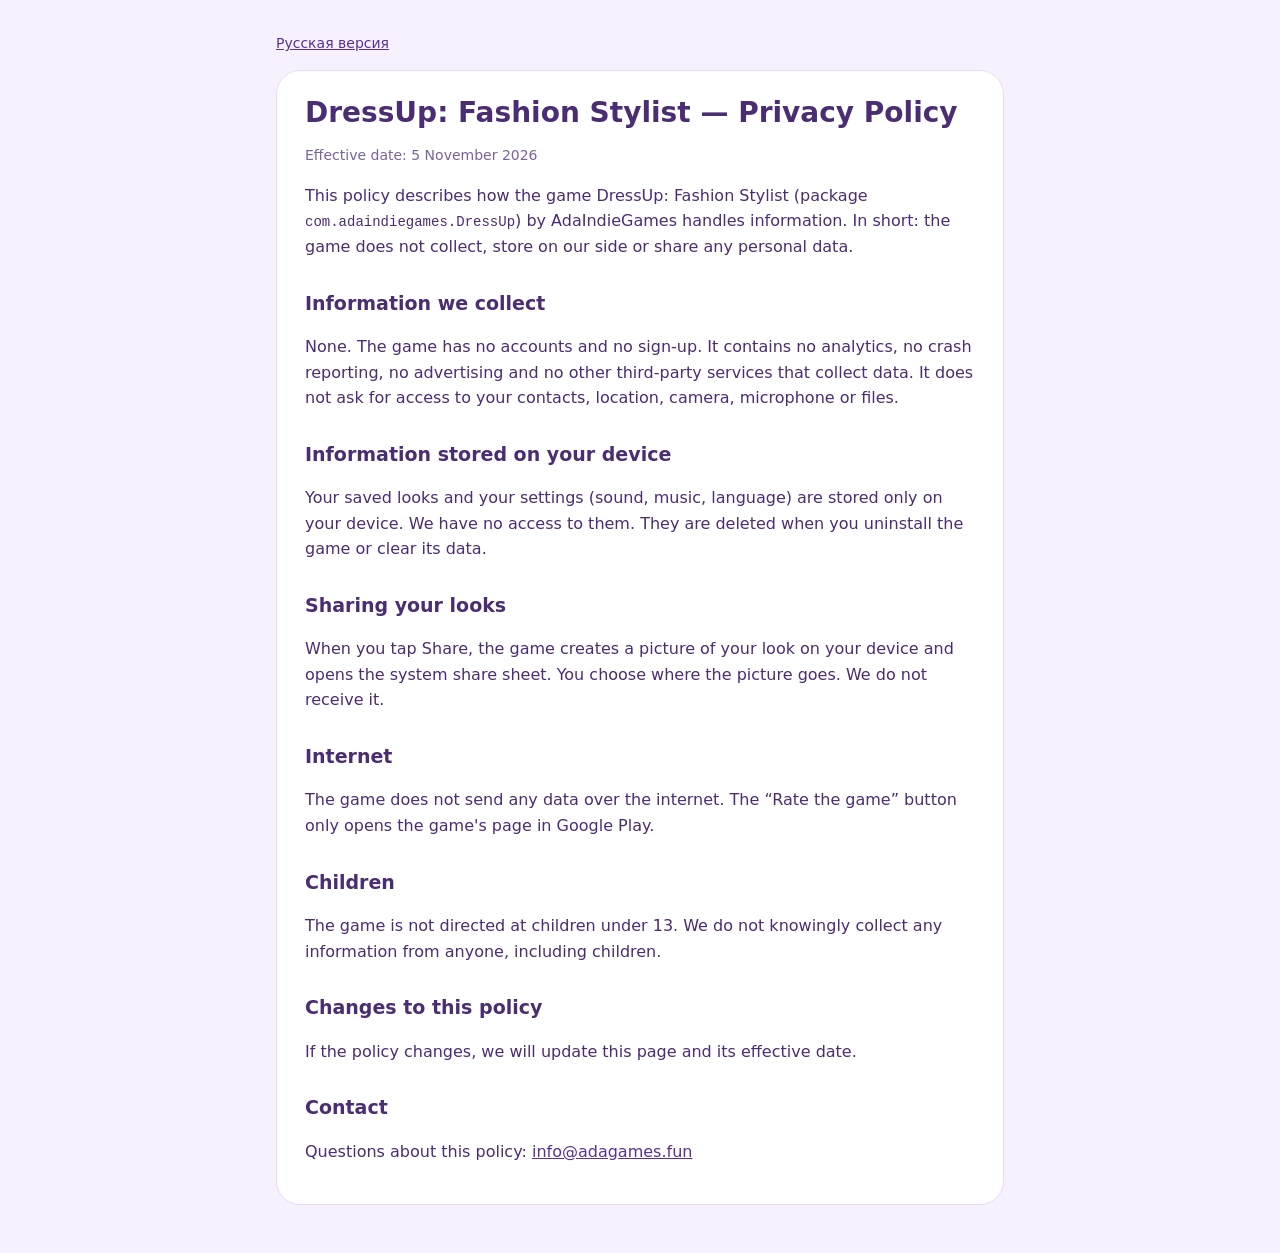
==== dressup/privacy/index.html @ 3861dad2 "DressUp privacy policy (EN, RU) and the studio index page" ====
<!doctype html>
<html lang="en">
<head>
<meta charset="utf-8">
<meta name="viewport" content="width=device-width, initial-scale=1">
<title>DressUp: Privacy Policy</title>
<link rel="stylesheet" href="../../style.css">
</head>
<body>
<main>
  <nav><a href="ru.html">Русская версия</a></nav>
  <div class="card">
    <h1>DressUp: Fashion Stylist — Privacy Policy</h1>
    <p class="muted">Effective date: 5 November 2026</p>

    <p>This policy describes how the game DressUp: Fashion Stylist (package <code>com.adaindiegames.DressUp</code>) by AdaIndieGames handles information. In short: the game does not collect, store on our side or share any personal data.</p>

    <h2>Information we collect</h2>
    <p>None. The game has no accounts and no sign-up. It contains no analytics, no crash reporting, no advertising and no other third-party services that collect data. It does not ask for access to your contacts, location, camera, microphone or files.</p>

    <h2>Information stored on your device</h2>
    <p>Your saved looks and your settings (sound, music, language) are stored only on your device. We have no access to them. They are deleted when you uninstall the game or clear its data.</p>

    <h2>Sharing your looks</h2>
    <p>When you tap Share, the game creates a picture of your look on your device and opens the system share sheet. You choose where the picture goes. We do not receive it.</p>

    <h2>Internet</h2>
    <p>The game does not send any data over the internet. The “Rate the game” button only opens the game's page in Google Play.</p>

    <h2>Children</h2>
    <p>The game is not directed at children under 13. We do not knowingly collect any information from anyone, including children.</p>

    <h2>Changes to this policy</h2>
    <p>If the policy changes, we will update this page and its effective date.</p>

    <h2>Contact</h2>
    <p>Questions about this policy: <a href="mailto:info@adagames.fun">info@adagames.fun</a></p>
  </div>
</main>
</body>
</html>
---- style.css ----
:root { --ink: #4b2d73; --muted: #7a649a; --bg: #f6f1fc; --card: #ffffff; --edge: #e6dcfa; --accent: #593096; }
* { box-sizing: border-box; }
body { margin: 0; background: var(--bg); color: var(--ink); font: 16px/1.6 Rubik, system-ui, -apple-system, "Segoe UI", sans-serif; }
main { max-width: 760px; margin: 0 auto; padding: 32px 16px 48px; }
.card { background: var(--card); border: 1px solid var(--edge); border-radius: 24px; padding: 24px 28px; }
h1 { font-size: 28px; line-height: 1.25; margin: 0 0 4px; }
h2 { font-size: 19px; margin: 28px 0 6px; }
p, li { color: var(--ink); }
.muted { color: var(--muted); font-size: 14px; }
nav { margin: 0 0 16px; font-size: 14px; }
a { color: var(--accent); }
ul { padding-left: 20px; }
.card { overflow-wrap: break-word; }
code { overflow-wrap: anywhere; font-size: 14px; }
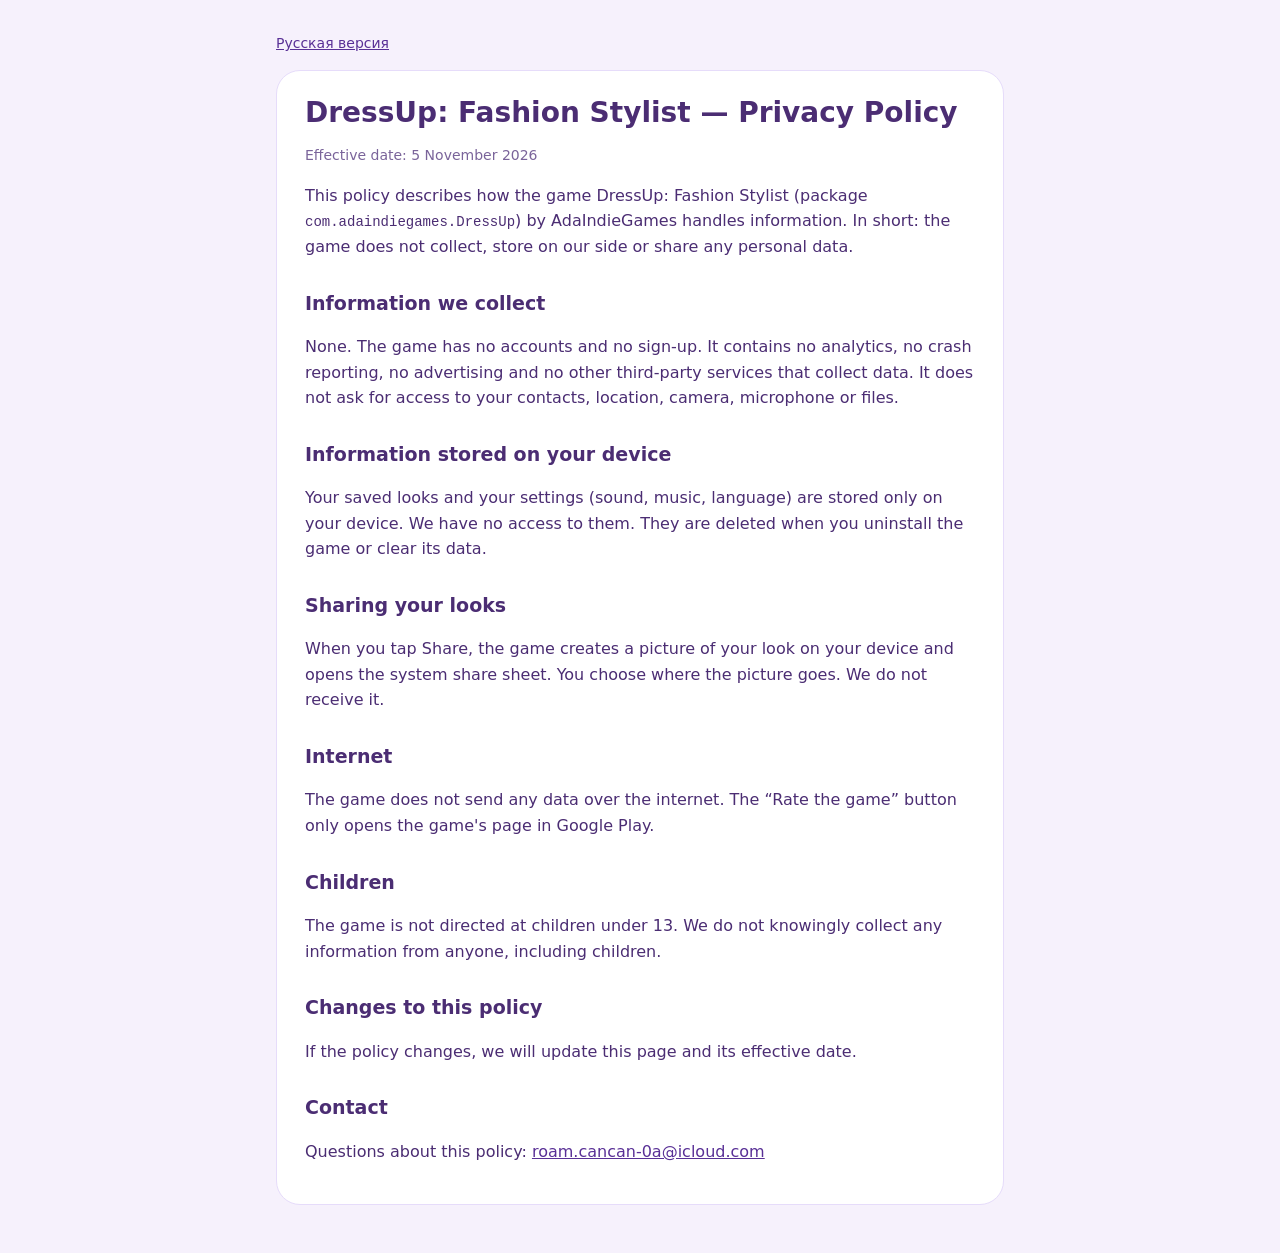
==== commit e5504789: "Contact email: roam.cancan-0a@icloud.com" ====
--- a/dressup/privacy/index.html
+++ b/dressup/privacy/index.html
@@ -34,7 +34,7 @@
     <p>If the policy changes, we will update this page and its effective date.</p>
 
     <h2>Contact</h2>
-    <p>Questions about this policy: <a href="mailto:info@adagames.fun">info@adagames.fun</a></p>
+    <p>Questions about this policy: <a href="mailto:roam.cancan-0a@icloud.com">roam.cancan-0a@icloud.com</a></p>
   </div>
 </main>
 </body>
